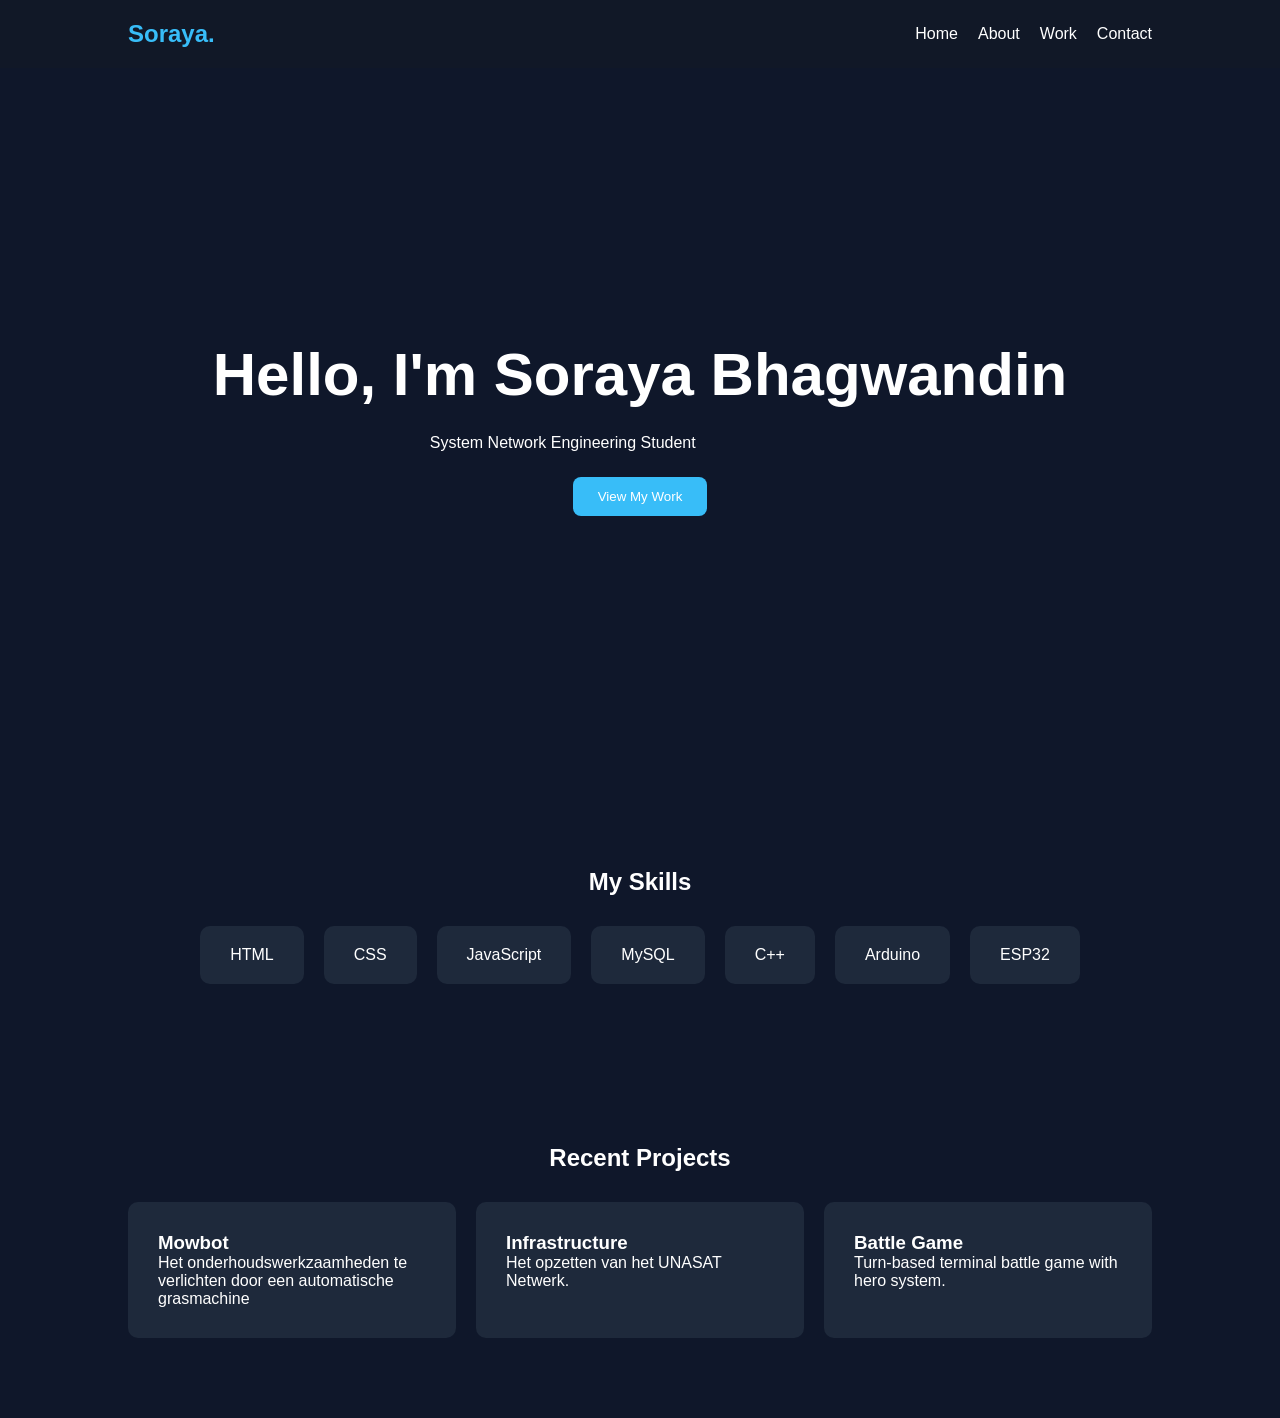
==== index.html @ be5935e3 "first commit" ====
<!DOCTYPE html>
<html lang="en">
<head>
    <meta charset="UTF-8">
    <meta name="viewport" content="width=device-width, initial-scale=1.0">
    <title>Soraya Bhagwandin Portfolio</title>

    <link rel="stylesheet" href="./css/main.css">
</head>
<body>

    <!-- NAVBAR -->
    <nav class="navbar">
        <h2 class="logo">Soraya.</h2>

        <ul class="nav-links">
            <li><a href="./index.html">Home</a></li>
            <li><a href="./about.html">About</a></li>
            <li><a href="./work.html">Work</a></li>
            <li><a href="./contact.html">Contact</a></li>
        </ul>
    </nav>

    <!-- HERO SECTION -->
    <section class="hero">

        <div class="hero-text">
            <h1>Hello, I'm Soraya Bhagwandin</h1>

            <p>
                System Network Engineering Student 
            </p>

          <a href="./work.html">
    <button>View My Work</button>
</a>
        </div>

    </section>

    <!-- SKILLS -->
    <section class="skills">

        <h2>My Skills</h2>

        <div class="skill-container">

            <div class="skill-card">HTML</div>
            <div class="skill-card">CSS</div>
            <div class="skill-card">JavaScript</div>
            <div class="skill-card">MySQL</div>
            <div class="skill-card">C++</div>
            <div class="skill-card">Arduino</div>
            <div class="skill-card">ESP32</div>

        </div>

    </section>

    <!-- PROJECTS -->
    <section class="projects">

        <h2>Recent Projects</h2>

        <div class="project-container">

            <div class="project-card">
                <h3>Mowbot</h3>

                <p>
                    Het onderhoudswerkzaamheden te verlichten door een automatische grasmachine 
                </p>
            </div>

            <div class="project-card">
                <h3>Infrastructure</h3>

                <p>
                    Het opzetten van het UNASAT Netwerk.
                </p>
            </div>



            <div class="project-card">
                <h3>Battle Game</h3>

                <p>
                    Turn-based terminal battle game with hero system.
                </p>
            </div>

        </div>

    </section>

    <script src="./js/main.js"></script>

</body>
</html>
---- css/main.css ----
*{
    margin: 0;
    padding: 0;
    box-sizing: border-box;
}

body{
    font-family: Arial, Helvetica, sans-serif;
    background: #0f172a;
    color: white;
}

/* NAVBAR */

.navbar{
    display: flex;
    justify-content: space-between;
    align-items: center;

    padding: 20px 10%;

    background: #111827;
}

.logo{
    color: #38bdf8;
}

.nav-links{
    display: flex;
    list-style: none;
    gap: 20px;
}

.nav-links a{
    color: white;
    text-decoration: none;
    transition: 0.3s;
}

.nav-links a:hover{
    color: #38bdf8;
}

/* HERO */

.hero{
    height: 80vh;

    display: flex;
    align-items: center;
    justify-content: center;

    text-align: center;

    padding: 20px;
}

.hero-text h1{
    font-size: 60px;
    margin-bottom: 20px;
}

.hero-text p{
    max-width: 700px;
    line-height: 1.8;
    margin-bottom: 20px;
}

.hero button{
    padding: 12px 25px;

    border: none;
    background: #38bdf8;
    color: white;

    border-radius: 8px;
    cursor: pointer;

    transition: 0.3s;
}

.hero button:hover{
    background: #0284c7;
}

/* SKILLS */

.skills{
    padding: 80px 10%;
}

.skills h2{
    margin-bottom: 30px;
    text-align: center;
}

.skill-container{
    display: flex;
    flex-wrap: wrap;
    gap: 20px;
    justify-content: center;
}

.skill-card{
    background: #1e293b;

    padding: 20px 30px;

    border-radius: 10px;

    transition: 0.3s;
}

.skill-card:hover{
    transform: translateY(-5px);
}

/* PROJECTS */

.projects{
    padding: 80px 10%;
}

.projects h2{
    text-align: center;
    margin-bottom: 30px;
}

.project-container{
    display: grid;

    grid-template-columns: repeat(auto-fit, minmax(250px,1fr));

    gap: 20px;
}

.project-card{
    background: #1e293b;

    padding: 30px;

    border-radius: 10px;

    transition: 0.3s;
}

.project-card:hover{
    transform: scale(1.03);
}

/* RESPONSIVE */

@media(max-width:768px){

    .navbar{
        flex-direction: column;
        gap: 20px;
    }

    .hero-text h1{
        font-size: 40px;
    }

}
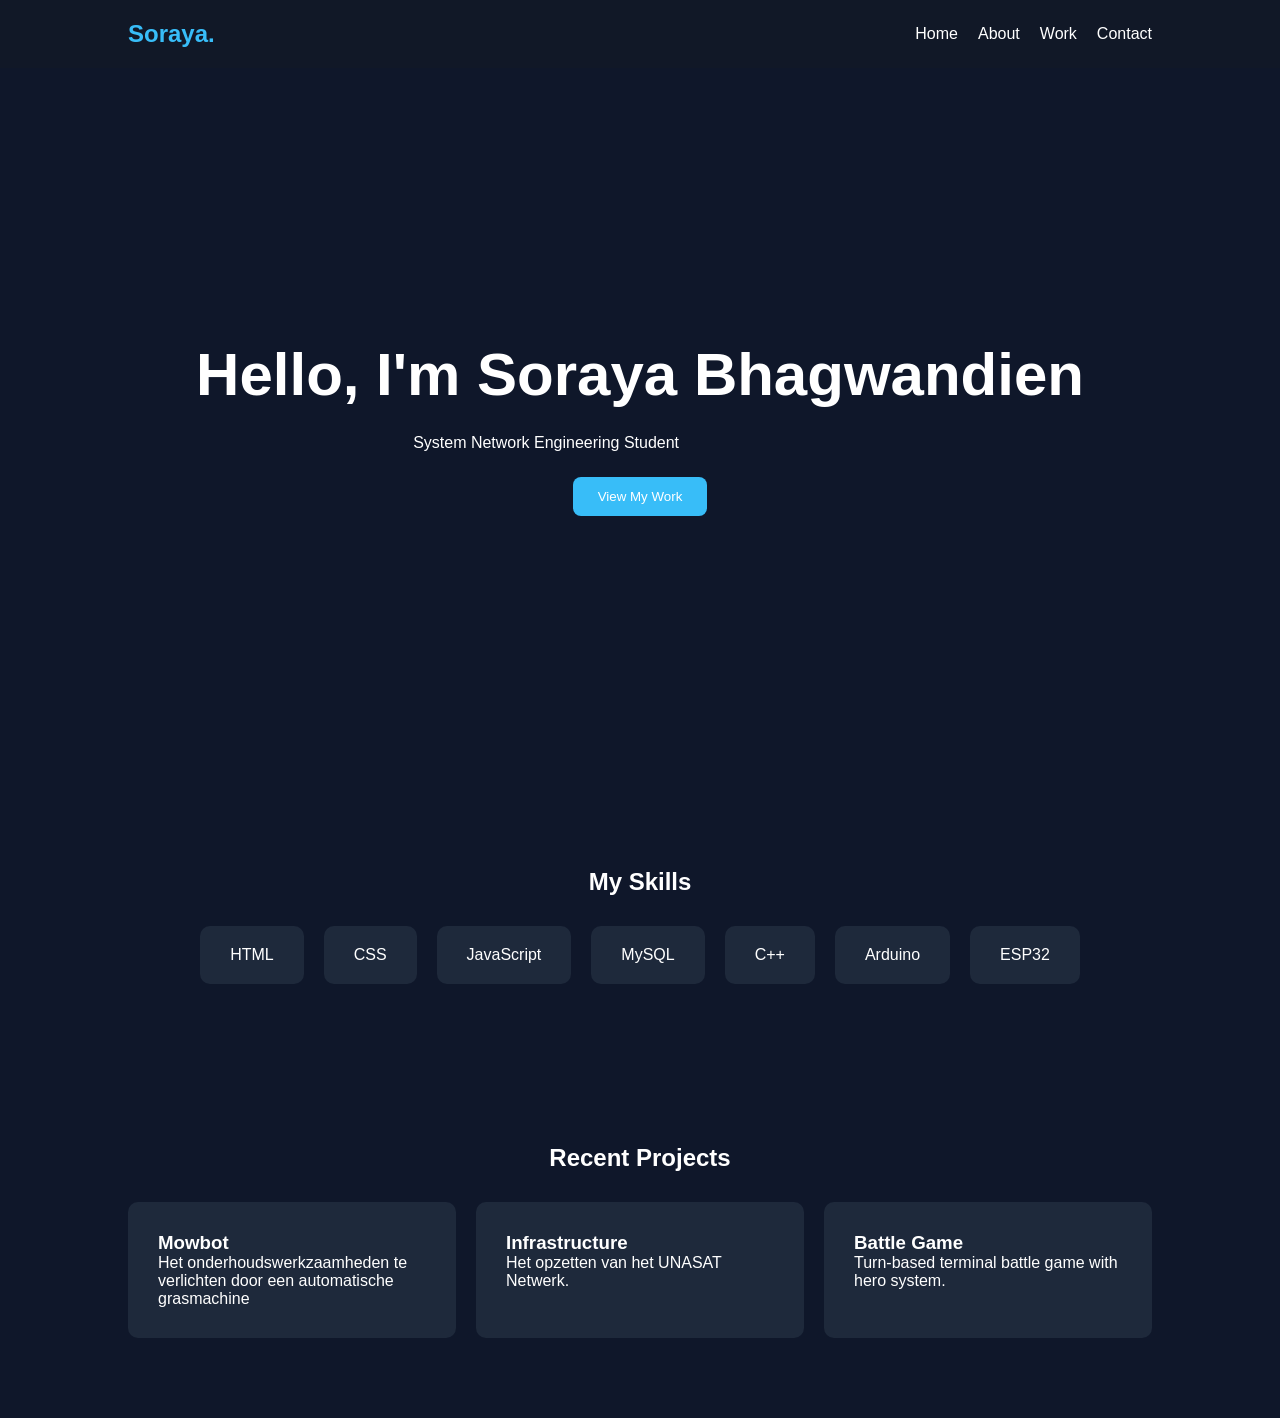
==== commit ec515845: "naam aangepast" ====
--- a/index.html
+++ b/index.html
@@ -1,4 +1,5 @@
 <!DOCTYPE html>
+<!-- test -->
 <html lang="en">
 <head>
     <meta charset="UTF-8">
@@ -25,7 +26,7 @@
     <section class="hero">
 
         <div class="hero-text">
-            <h1>Hello, I'm Soraya Bhagwandin</h1>
+            <h1>Hello, I'm Soraya Bhagwandien </h1>
 
             <p>
                 System Network Engineering Student 
